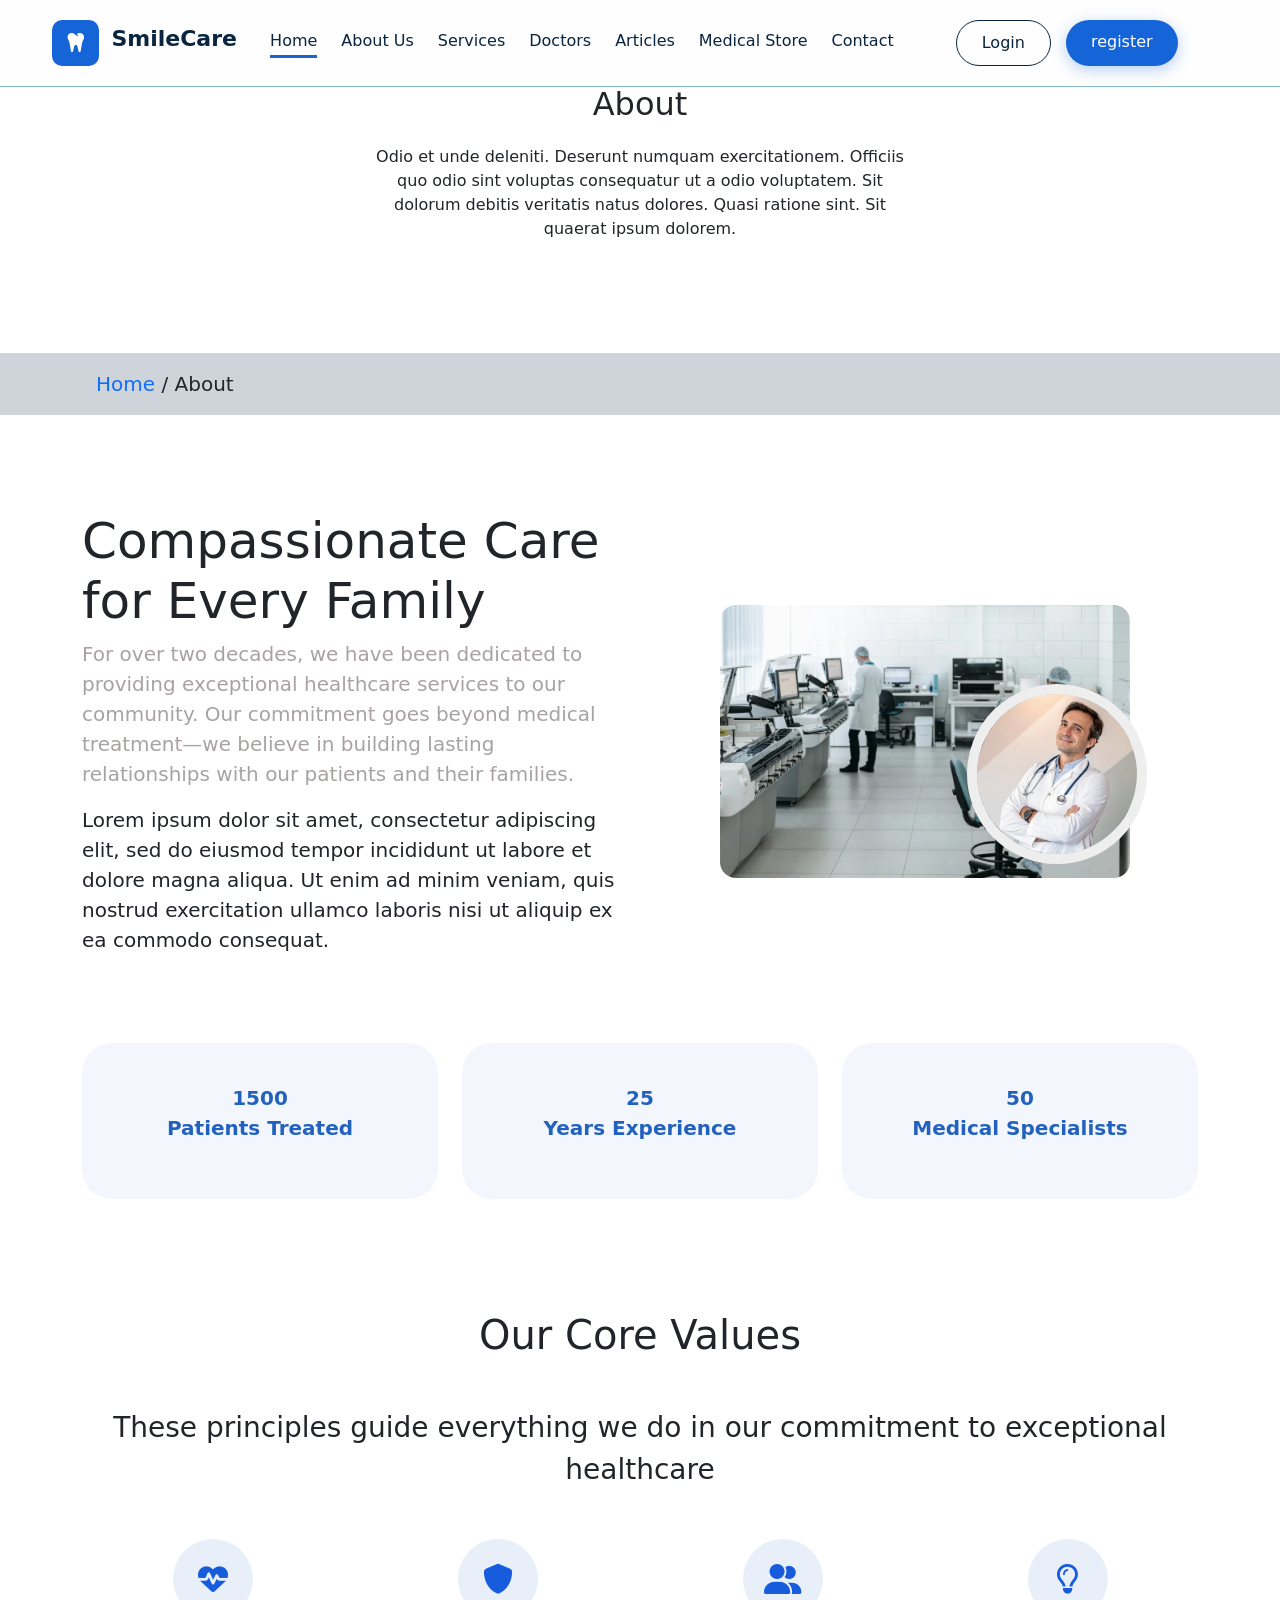
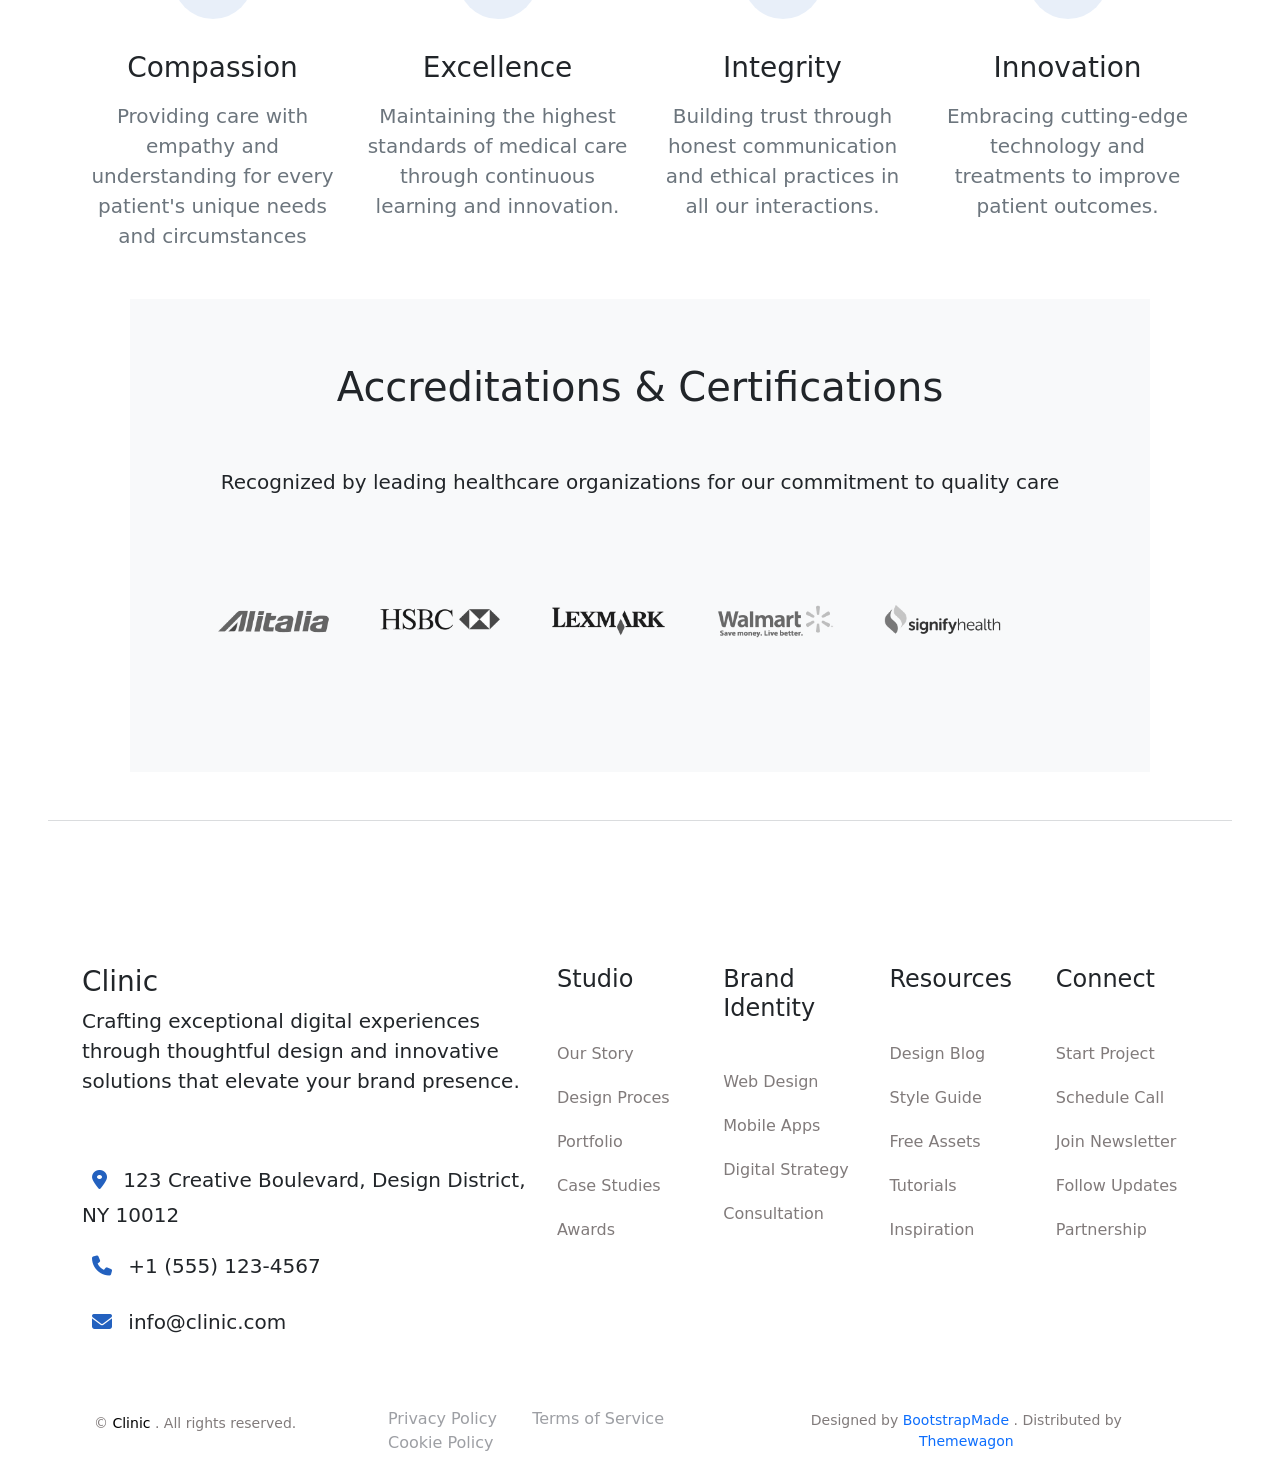
==== aboutPage/about.html @ 22d3abed "first commit" ====
<!DOCTYPE html>
<html lang="en">
<head>
    <meta charset="UTF-8">
    <meta name="viewport" content="width=device-width, initial-scale=1.0">
    <title>Smile Care</title>
    <link rel="stylesheet" href="css/style.css">
    <link rel="stylesheet" href="css/bootstrap.min.css">
    <link rel="stylesheet" href="css/all.min.css">
    <link rel="stylesheet" href="css/normalize.css">
    <link rel="stylesheet" href="css/media.css">
</head>
<body>
    <!-- about section -->

    <!-- nav section -->

     <div class="header">
        <div class="logo">
            <span class="logo-icon"><i class="fa-solid fa-tooth"></i></span>
            <h2>SmileCare</h2>
        </div>
        <!-- Responsive  -->
  <input type="checkbox" id="menu-toggle" class="menu-checkbox" hidden>
  <label for="menu-toggle" class="menu-toggle-label">
    <span></span>
    <span></span>
    <span></span>
  </label>
   <!-- ****** -->
        <nav class="navbar">
            <a href="../HomePage/home.html" target="_blank" class="active">Home</a>
            <a href="../aboutPage/about.html" target="_blank">About Us</a>
            <a href="../servicePage/services.html" target="_blank">Services</a>
            <a href="../doctorPage/doctors.html" target="_blank">Doctors</a>
            <a href="../articlePage/article.html" target="_blank">Articles</a>
            <a href="../ecommercePage/ecommerce.html" target="_blank">Medical Store</a>
            <a href="../contactPage/contactUs.html" target="_blank">Contact</a>
        </nav>
        <div class="header-btns">
            <a href="../aboutPage/login.html" class="btn-login">Login</a>
            <a href="#" class="btn-register">register</a>
        </div>
    </div>
    <!-- anounce -->

    <div class="container align-items-center text-center my-3 w-50 p-5 ">

        <h1>About</h1>
        <p>Odio et unde deleniti. Deserunt numquam exercitationem.
             Officiis quo odio sint voluptas consequatur ut a odio voluptatem.
             Sit dolorum debitis veritatis natus dolores. Quasi ratione sint.
              Sit quaerat ipsum dolorem.
        </p>
    </div>

    <!-- bread crumbs section -->

    <div class="bg-dark-subtle w-100 fs-5 fw-normal px-5 py-3 my-5">
        <a href="../HomePage/home.html" class="text-decoration-none ms-5 ">Home </a>
        <span>/ About</span>
    </div>

    <!-- famliy care section -->

    <div class="container py-5">

    <div id="about" class="row align-items-center gy-5">

        <!-- Text -->
        <div id="text" class="col-lg-6">
            <h3>Compassionate Care for Every Family</h3>

            <p>
                For over two decades, we have been dedicated to providing
                exceptional healthcare services to our community. Our commitment
                goes beyond medical treatment—we believe in building lasting
                relationships with our patients and their families.
            </p>

            <p>
                Lorem ipsum dolor sit amet, consectetur adipiscing elit, sed do
                eiusmod tempor incididunt ut labore et dolore magna aliqua. Ut
                enim ad minim veniam, quis nostrud exercitation ullamco laboris
                nisi ut aliquip ex ea commodo consequat.
            </p>
        </div>

        <!-- Images -->
        <div class="col-lg-6 position-relative text-center">

            <img src="photo/facilities-6.webp" alt="" class="img-fluid rounded-4 w-75">

            <img src="photo/staff-8.webp" alt="" id="imageTwo" class="rounded-circle position-absolute">
        </div>

    </div>

    <!-- Stats -->
    <div class="row g-4 mt-5">

        <div class="col-md-4">
            <div class="statItem text-center">
                <span>1500</span>
                <p>Patients Treated</p>
            </div>
        </div>

        <div class="col-md-4">
            <div class="statItem text-center">
                <span>25</span>
                <p>Years Experience</p>
            </div>
        </div>

        <div class="col-md-4">
            <div class="statItem text-center">
                <span>50</span>
                <p>Medical Specialists</p>
            </div>
        </div>

    </div>

</div>

    <!-- core value -->
     
    <div class="container my-5">
        <div class="row text-center">
            <h3 class="fw-lighter fs-1 my-3 mb-5">Our Core Values</h3>
            <p class="fs-3 fw-light mb-5">These principles guide everything we do in our commitment to exceptional healthcare</p>
            
            <div class="value-item col-md-3 ">
                <div class="icon">
                    <i class="fa-solid fa-heart-pulse te"></i>
                </div>
                <h4 class="fs-3 fw-light p-2">Compassion</h4>
                <span class="fs-5 text-secondary ">Providing care with empathy and understanding for
                    every patient's unique needs and circumstances
                </span>
            </div>


            <div class="value-item col-md-3 ">
                <div class="icon">
                    <i class="fa-solid fa-shield"></i>
                </div>
                <h4 class="fs-3 fw-light p-2">Excellence</h4>
                <span class="fs-5 text-secondary ">
                    Maintaining the highest standards
                    of medical care through continuous learning and innovation.
                </span>
            </div>


            <div class="value-item col-md-3">
                <div class="icon">
                    <i class="fa-solid fa-user-group"></i>                
                </div>
                <h4 class="fs-3 fw-light p-2">Integrity</h4>
                <span class="fs-5 text-secondary ">
                    Building trust through honest communication
                     and ethical practices in all our interactions.
                </span>
            </div>


            <div class="value-item col-md-3 ">
                <div class="icon">
                    <i class="fa-regular fa-lightbulb"></i>
                </div>
                <h4 class="fs-3 fw-light p-2">Innovation</h4>
                <span class="fs-5 text-secondary ">
                    Embracing cutting-edge technology and 
                    treatments to improve patient outcomes.
                </span>
            </div>
        </div>
    </div>


    <!-- accriditations & certifications section -->

    <div class="container ">
        <div class="row text-center align-content-center m-5 bg-body-tertiary p-5">
            <h3 class="fw-light fs-1 p-3 pb-5">Accreditations & Certifications</h3>
            <p class="pb-5 fs-5 fw-light">Recognized by leading healthcare organizations for our commitment to quality care</p>
            <div class="imgs align-items-center d-flex w-75 mb-5">
                <div class="image-item col-md-3">
                    <img src="photo/clients-1.webp" class="w-100" alt="#">
                </div>
                <div class="image-item col-md-3">
                    <img src="photo/clients-2.webp" class="w-100" alt="#">
                </div>
                <div class="image-item col-md-3">
                    <img src="photo/clients-3.webp" class="w-100" alt="#">
                </div>
                <div class="image-item col-md-3">
                    <img src="photo/clients-4.webp" class="w-100" alt="#">
                </div>
                <div class="image-item col-md-3">
                    <img src="photo/clients-5.webp" class="w-100" alt="#">
                </div>
            </div>
        </div>
    </div>

    <hr class="p-5 m-5  text-secondary">

    <!-- footer section -->

    <div class="container">
        <div class="row">
            <div class="col-lg-5">
                <h4 class="fw-light fs-3">Clinic</h4>
                <p class="fs-5 fw-light">
                    Crafting exceptional digital experiences 
                    through thoughtful design and innovative solutions that elevate 
                    your brand presence.
                </p>
                <div class="icons my-5 ">
                    <div class="fs-5 fw-light pt-3"> <i class="fa-solid fa-location-dot "></i> 123 Creative Boulevard, Design District, NY 10012</div>
                    <div class="fs-5 fw-light pt-3"><i class="fa-solid fa-phone "></i> +1 (555) 123-4567</div>
                    <div class="fs-5 fw-light pt-3"><i class="fa-solid fa-envelope "></i> info@clinic.com</div>

                </div>
            </div>
            <div class="col-lg-7 ">
                <div class="footer-nav-wrapper">
                    <div class="row">
                        
                        
                        <div class="col-6 col-lg-3">
                            <div class="nav-column">
                                <h5 class="fw-light fs-4">Studio</h5>
                                <ul class="list-unstyled">
                                    <li><a href="#">Our Story</a></li>
                                    <li><a href="#">Design Proces</a></li>
                                    <li><a href="#">Portfolio</a></li>
                                    <li><a href="#">Case Studies</a></li>
                                    <li><a href="#">Awards</a></li>
                                </ul>

                            </div>
                        </div>

                        
                        <div class="col-6 col-lg-3">
                            <div class="nav-column">
                                <h5 class="fw-light fs-4">Brand Identity</h5>
                                <ul class="list-unstyled">
                                    <li><a href="#">Web Design</a></li>
                                    <li><a href="#">Mobile Apps</a></li>
                                    <li><a href="#">Digital Strategy</a></li>
                                    <li><a href="#">Consultation</a></li>
                                </ul>

                            </div>
                        </div>

                        
                        <div class="col-6 col-lg-3">
                            <div class="nav-column">
                                <h5 class="fw-light fs-4">Resources</h5>
                                <ul class="list-unstyled">
                                    <li><a href="#">Design Blog</a></li>
                                    <li><a href="#">Style Guide</a></li>
                                    <li><a href="#">Free Assets</a></li>
                                    <li><a href="#">Tutorials</a></li>
                                    <li><a href="#">Inspiration</a></li>
                                </ul>

                            </div>
                        </div>

                        
                        <div class="colms col-6 col-lg-3">
                            <div class="nav-column">
                                <h5 class="fw-light fs-4">Connect</h5>
                                <ul class="list-unstyled">
                                    <li><a href="#">Start Project</a></li>
                                    <li><a href="#">Schedule Call</a></li>
                                    <li><a href="#">Join Newsletter</a></li>
                                    <li><a href="#">Follow Updates</a></li>
                                    <li><a href="#">Partnership</a></li>
                                </ul>

                            </div>
                        </div>
                    </div>
                </div>

            </div>
        </div>
        <div class="footer-bottom">
            <div class="container">
                <div class="bottom-content">
                    <div class="row align-items-center ">
                        <div class="col-lg-3">
                            <div class="copyright">
                                <p>©
                                    <span class="site-name">Clinic</span>
                                    . All rights reserved.
                                </p>
                            </div>
                        </div>
                        <div id="links" class="col-lg-9 d-flex justify-content-evenly align-items-center">
                            <div class="legal-links">
                                <a href="#">Privacy Policy</a>
                                <a href="#">Terms of Service</a>
                                <a href="#">Cookie Policy</a>
                            </div>
                            <div class="credets mx-5">
                                Designed by 
                                <a href="https://bootstrapmade.com/" target="_blank">BootstrapMade</a>

                                . Distributed by 
                                <a href="https://themewagon.com/" target="_blank">Themewagon</a>
                            </div>
                        </div>
                    </div>
                </div>
            </div>
        </div>
    </div>


    <script src="js/bootstrap.bundle.min.js"></script>
</body>
</html>
---- aboutPage/css/style.css ----
*{
    box-sizing: border-box;
    padding: 0;
    margin: 0;
}

:root{
    --accent-color:#2361bf;
}

.header {
    display: flex;
    justify-content: space-between;
    align-items: center;
    padding: 20px 8%;
    background-color: #FEFEFE;
    position: fixed;
    top: 0;
    left: 0;
    width: 100%;
    z-index: 1000;
    border-bottom: 1px solid #81BCCE;
}

.logo {
    display: flex;
    align-items: center;
    gap: 12px;
    margin-right: auto;
    margin-left: -20px;
}

.logo-icon {
    background-color: #1565D8;
    color: #ffffff;
    padding: 12px 14px; 
    border-radius: 10px; 
    font-size: 22px; 
    display: flex;
    align-items: center;
    justify-content: center;
    margin-left: -30px;
}
.logo h2 {
    font-size: 22px;
    font-weight: 700;
    color: #0A2540;
}

.navbar {
    display: flex;
    align-items: center;
    margin-left: auto;
}

.navbar a {
    text-decoration: none;
    color: #0A2540;
    margin: 0 12px;
    font-weight: 500;
    position: relative;
    padding-bottom: 5px;
}

.navbar a.active::after, .navbar a:hover::after {
    content: '';
    position: absolute;
    bottom: 0;
    left: 0;
    width: 100%;
    height: 3px;
    background-color: #1565D8;
}

.header-btns {
    display: flex;
    gap: 15px;
    margin-left: 50px;
}

.btn-login {
    text-decoration: none;
    color: #0A2540;
    padding: 10px 25px;
    border: 1px solid #0A2540;
    border-radius: 25px;
}

.btn-register {
    text-decoration: none;
    color: #ffffff;
    background-color: #1565D8;
    padding: 10px 25px;
    border-radius: 25px;
    box-shadow: 0 4px 15px rgba(21, 101, 216, 0.3);
    border: none;
}

.btn-register:hover {
    background-color: #0b4fa8;
    transform: translateY(-2px);
    box-shadow: 0 6px 20px rgba(21, 101, 216, 0.4);
}

.btn-login:hover {
    background-color: #0A2540;
    color: #ffffff;
    transform: translateY(-2px);
}

#about #imageTwo{
    width:180px;
    height:180px;
    object-fit:cover;
    bottom:5%;
    right:11%;
    border:10px solid #eee;
}

#about #text h3{
    font-size:50px;
    font-weight:300;
}

#about #text p{
    font-size:20px;
}

#about #text p:first-of-type{
    color:#9b9595df;
}

.stat-number{
    width:100%;
    margin:20px 0;
    padding:20px 0;
}

.statItem{
    background:#F3F7FD;
    padding:40px;
    border-radius:30px;
    transition:transform .5s cubic-bezier(0.22,1,0.36,1);
    color:var(--accent-color);
    font-weight:600;
    font-size:20px;
}

.stat-number .statItem span{
    display:block;
    color:#2C8DE9;
    font-size:xxx-large;
}

.stat-number .statItem p{
    width:100%;
}

.statItem:hover{
    transform:translateY(-15px);
}

.container .icon{
    width:80px;
    height:80px;
    border-radius:50%;
    background:color-mix(in srgb, var(--accent-color), transparent 90%);
    display:flex;
    align-items:center;
    justify-content:center;
    margin:0 auto 1.5rem;
    transition:all .3s ease;
    font-size:30px;
    color:#175cdd;
}

.value-item{
    transition:transform .5s cubic-bezier(0.22,1,0.36,1);
}

.value-item:hover{
    transform:translateY(-15px);
}

.value-item:hover .icon{
    background:#175cdd;
    color:#eee;
}

.imgs .image-item{
    filter:grayscale(100%);
    transition:all .5s cubic-bezier(0.22,1,0.36,1);
    padding:20px;
    font-size:50px;
}

.imgs .image-item:hover{
    filter:grayscale(0%);
    transform:translateY(-10px);
    background-color:#eee;
    border-radius:15px;
}

.icons i{
    color:var(--accent-color);
    margin:10px;
}

.nav-column ul{
    padding-top:30px;
}

.nav-column ul li{
    padding:10px 0;
}

.nav-column ul li a{
    display:inline-block;
    color:#817b7b;
    text-decoration:none;
    transition:all .5s cubic-bezier(0.22,1,0.36,1);
}

.nav-column ul li a:hover{
    color:var(--accent-color);
    transform:translateX(10px);
}

.footer-bottom .bottom-content .copyright{
    color:#817b7b;
    font-size:14px;
}

.bottom-content .copyright .site-name{
    color:#000;
}

#links .legal-links a{
    color:color-mix(in srgb, #3c4049, transparent 50%);
    text-decoration:none;
    transition:all .3s ease;
    padding:0 15px;
}

#links .legal-links a:hover{
    color:var(--accent-color);
}

.credets{
    text-align:center;
    padding:20px 0;
    font-size:14px;
    color:#817b7b;
}

.credets a{
    text-decoration:none;
}
---- aboutPage/css/media.css ----
@media (max-width: 992px) {
  .header {
    display: flex;
    flex-direction: row;
    justify-content: space-between;
    align-items: center;
    position: relative;
    padding: 16px 5%;
    flex-wrap: nowrap;
    row-gap: 0;
  }

  .logo {
    margin-left: 0;
    z-index: 1100;
  }

  .logo-icon {
    margin-left: 0;
  }

  .menu-checkbox {
    display: none;
  }

  .menu-toggle-label {
    display: flex;
    flex-direction: column;
    justify-content: center;
    gap: 5px;
    width: 40px;
    height: 40px;
    cursor: pointer;
    order: 3;
    margin-left: auto;
    position: relative;
    z-index: 1100;
  }

  .menu-toggle-label span {
    display: block;
    width: 26px;
    height: 3px;
    background-color: #0A2540;
    border-radius: 3px;
    transition: transform 0.3s ease, opacity 0.3s ease;
  }

  .navbar {
    position: fixed;
    top: 0;
    right: -100%;
    height: 100vh;
    width: 280px;
    max-width: 80vw;
    background-color: #ffffff;
    display: flex;
    flex-direction: column;
    align-items: flex-start;
    justify-content: flex-start;
    padding: 100px 25px 20px;
    gap: 10px;
    box-shadow: -10px 0 30px rgba(0,0,0,0.1);
    transition: right 0.35s ease;
    z-index: 1050;
    overflow-y: auto;
  }

  .header-btns {
    position: fixed;
    top: auto;
    bottom: 0;
    right: -100%;
    height: auto;
    width: 280px;
    max-width: 80vw;
    background-color: #ffffff;
    padding: 20px 25px 30px;
    gap: 12px;
    display: flex;
    flex-direction: column;
    box-shadow: -10px 0 30px rgba(0,0,0,0.1);
    transition: right 0.35s ease;
    z-index: 1050;
  }

  .menu-checkbox:checked ~ .navbar,
  .menu-checkbox:checked ~ .header-btns {
    right: 0 ;
  }

  .navbar a {
    display: block;
    width: 100%;
    color: #0A2540;
    font-size: 16px;
    font-weight: 500;
    margin: 0;
    padding: 12px 10px;
    border-bottom: 1px solid #EEF3F8;
    text-align: left;
    text-decoration: none;
  }

  .header-btns .btn-login,
  .header-btns .btn-register {
    width: 100%;
    text-align: center;
  }

  .hero-section {
    flex-direction: column;
    padding: 40px 6% 90px;
    text-align: center;
  }

  .hero-content {
    max-width: 100%;
    padding-left: 0;
  }

  .hero-btns {
    justify-content: center;
  }

  .hero-img {
    max-width: 100%;
    width: 100%;
  }

  .hero-main-img {
    height: 340px;
  }

  .about {
    flex-direction: column;
    padding: 80px 6%;
  }

  .about-image,
  .about-content {
    max-width: 100%;
  }

  .services {
    padding: 80px 6%;
  }

  .service-card {
    width: 47%;
  }

  .features-content {
    flex-wrap: wrap;
  }

  .features-card {
    flex-grow: 1;
    flex-shrink: 1;
    flex-basis: 220px;
}

  .doctors-content {
    flex-wrap: wrap;
    justify-content: center;
  }

  .doctors-card {
    width: 45%;
  }

  .gallery-content {
    flex-wrap: wrap;
  }

 .gallery-card {
    flex-grow: 1;
    flex-shrink: 1;
    flex-basis: 300px;
}

#articles-content .single-card {
    flex-grow: 1;
    flex-shrink: 1;
    flex-basis: 45%;
}

  .medical-store {
    flex-wrap: wrap;
    justify-content: center;
    text-align: center;
  }

  .medical-top {
    width: 100%;
    margin-left: 0;
  }

  .products {
    width: 100%;
    justify-content: center;
  }

  .banner,
  .book-banner {
    flex-wrap: wrap;
    justify-content: center;
    text-align: center;
    width: 92%;
    margin-left: auto;
    margin-right: auto;
  }

  .banner-content,
  .book-banner-content {
    max-width: 100%;
    text-align: center;
  }

  .footer {
    padding: 40px 5%;
  }
}


@media (max-width: 768px) {
  .hero-content h1 {
    font-size: 36px;
  }

  .hero-content p {
    font-size: 16px;
  }

  .states {
    flex-wrap: wrap;
    padding: 40px 6%;
    row-gap: 25px;
  }

  .state-item {
    width: 50%;
  }

  .about-content h2 {
    font-size: 28px;
  }

  .service-card {
    width: 100%;
  }

  .features-content {
    flex-direction: column;
  }

  .features-card {
    width: 100%;
  }

  .doctors-content {
    flex-direction: column;
    align-items: center;
  }

  .doctors-card {
    width: 100%;
    max-width: 380px;
  }

  .gallery-content {
    flex-direction: column;
  }

  .gallery-card {
    width: 100%;
    height: 300px;
  }

 #articles-content .single-card {
    flex-grow: 1;
    flex-shrink: 1;
    flex-basis: 100%;
}

  .articles-top-bar {
    flex-direction: column;
    align-items: flex-start;
    gap: 15px;
  }

  .medical-store {
    flex-direction: column;
  }

  .products {
    flex-direction: column;
    width: 100%;
  }

  .product-card {
    width: 100%;
  }

  .banner,
  .book-banner {
    flex-direction: column;
    padding: 30px;
  }

  .banner-btns {
    justify-content: center;
    width: 100%;
  }

  .footer {
    padding: 30px 6%;
    text-align: center;
  }

  .footer-container {
    flex-direction: column;
    text-align: center;
  }

  .footer-side-col {
    flex-direction: column;
    align-items: center;
  }

  .social-footer-icons {
    justify-content: center;
  }

  .footer-links-call p {
    justify-content: center;
  }

  .footer-bottom {
    flex-direction: column;
    gap: 10px;
    text-align: center;
  }

  .footer-last span {
    margin: 0 8px;
  }
}


@media (max-width: 480px) {
  .logo h2 {
    font-size: 18px;
  }

  .logo-icon {
    padding: 9px 11px;
    font-size: 18px;
  }

  .navbar a {
    margin: 4px 6px;
    font-size: 14px;
  }

  .header-btns {
    gap: 8px;
  }

  .btn-login,
  .btn-register {
    padding: 8px 14px;
    font-size: 14px;
  }

  .hero-content h1 {
    font-size: 28px;
  }

  .hero-btns {
    flex-direction: column;
    width: 100%;
  }

  .hero-btns a {
    width: 100%;
    text-align: center;
  }

  .hero-main-img {
    height: 240px;
  }

  .hero-min-card {
    left: 0;
    bottom: 15px;
    width: 90%;
  }

  .state-item {
    width: 100%;
  }

  .state-item h3 {
    font-size: 32px;
  }

  .about-content h2 {
    font-size: 24px;
  }

  .services-top h2,
  .doctors-top h2,
  .gallery-top h2,
  .articles-top h2 {
    font-size: 26px;
  }

  .doctors-card {
    padding: 80px 20px 30px;
  }

  .card-img {
    left: 20px;
  }

  .btn-book {
    width: 100%;
    text-align: center;
  }
}
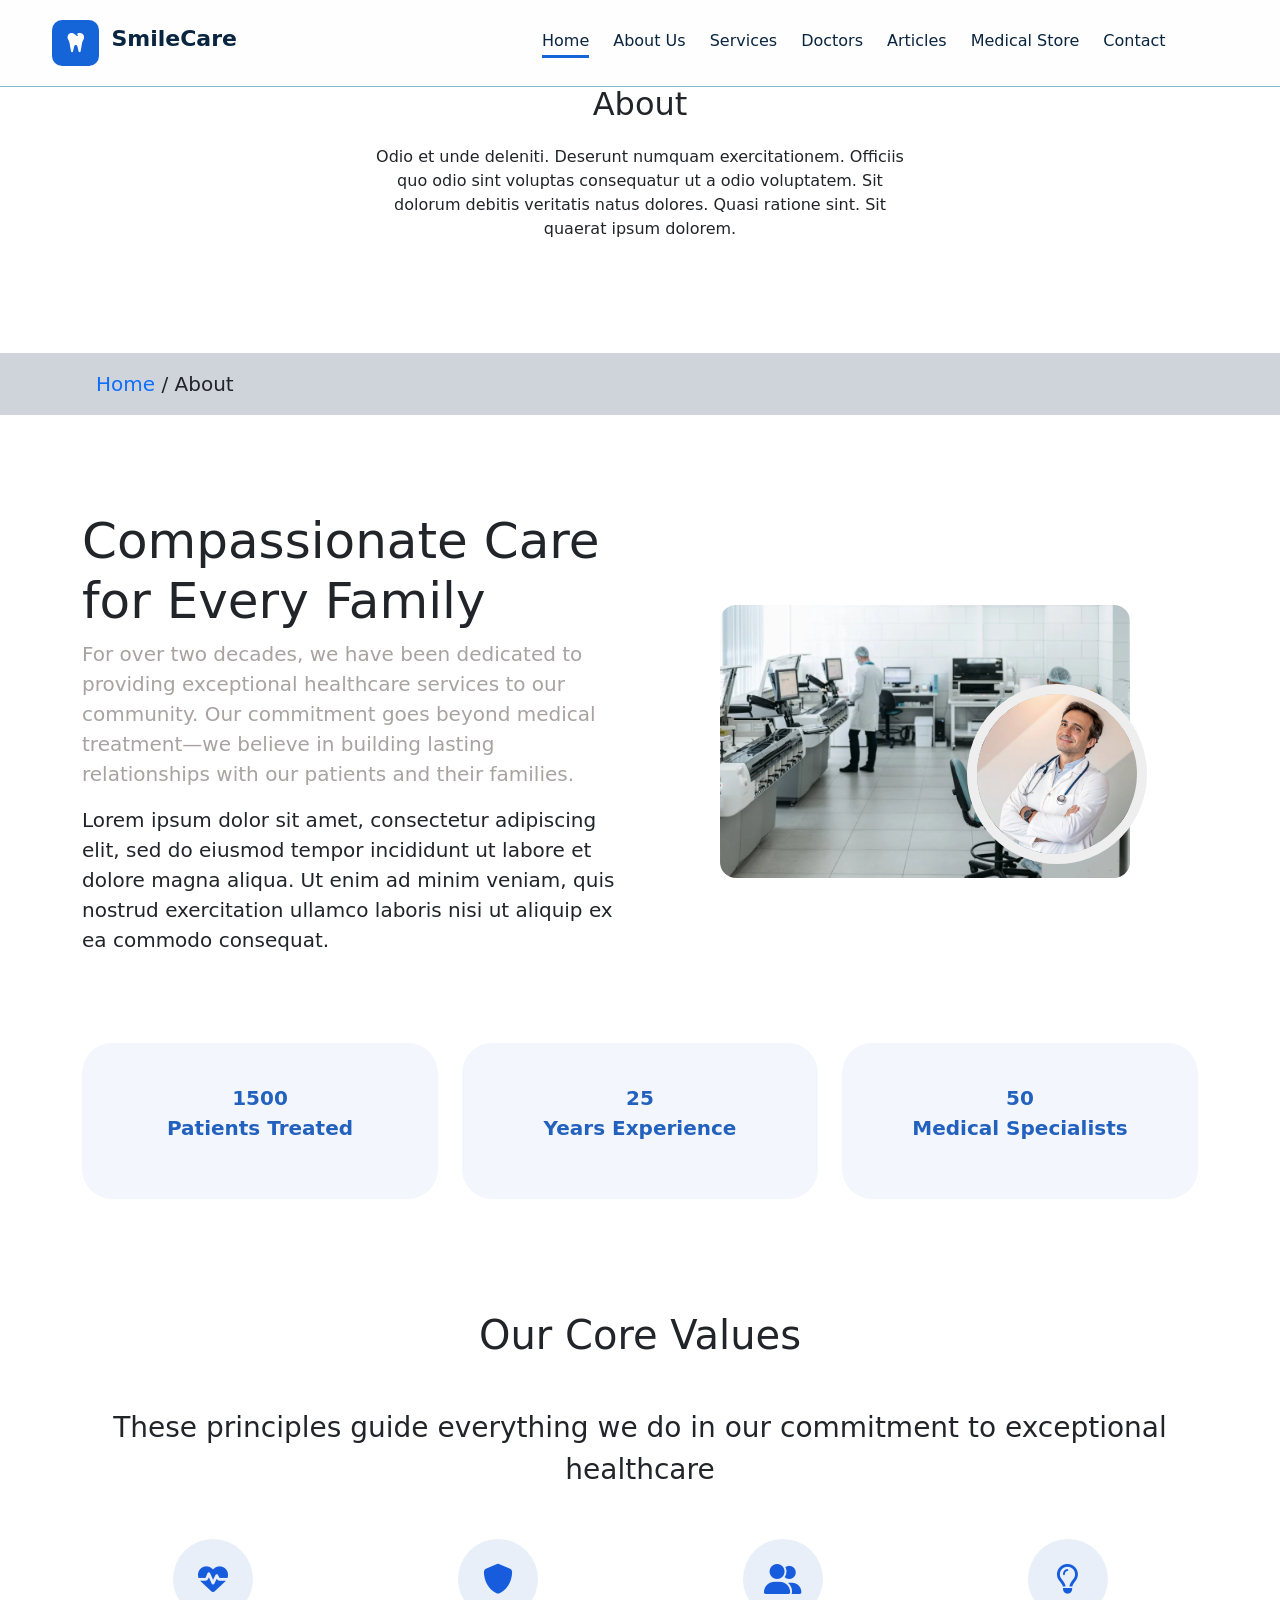
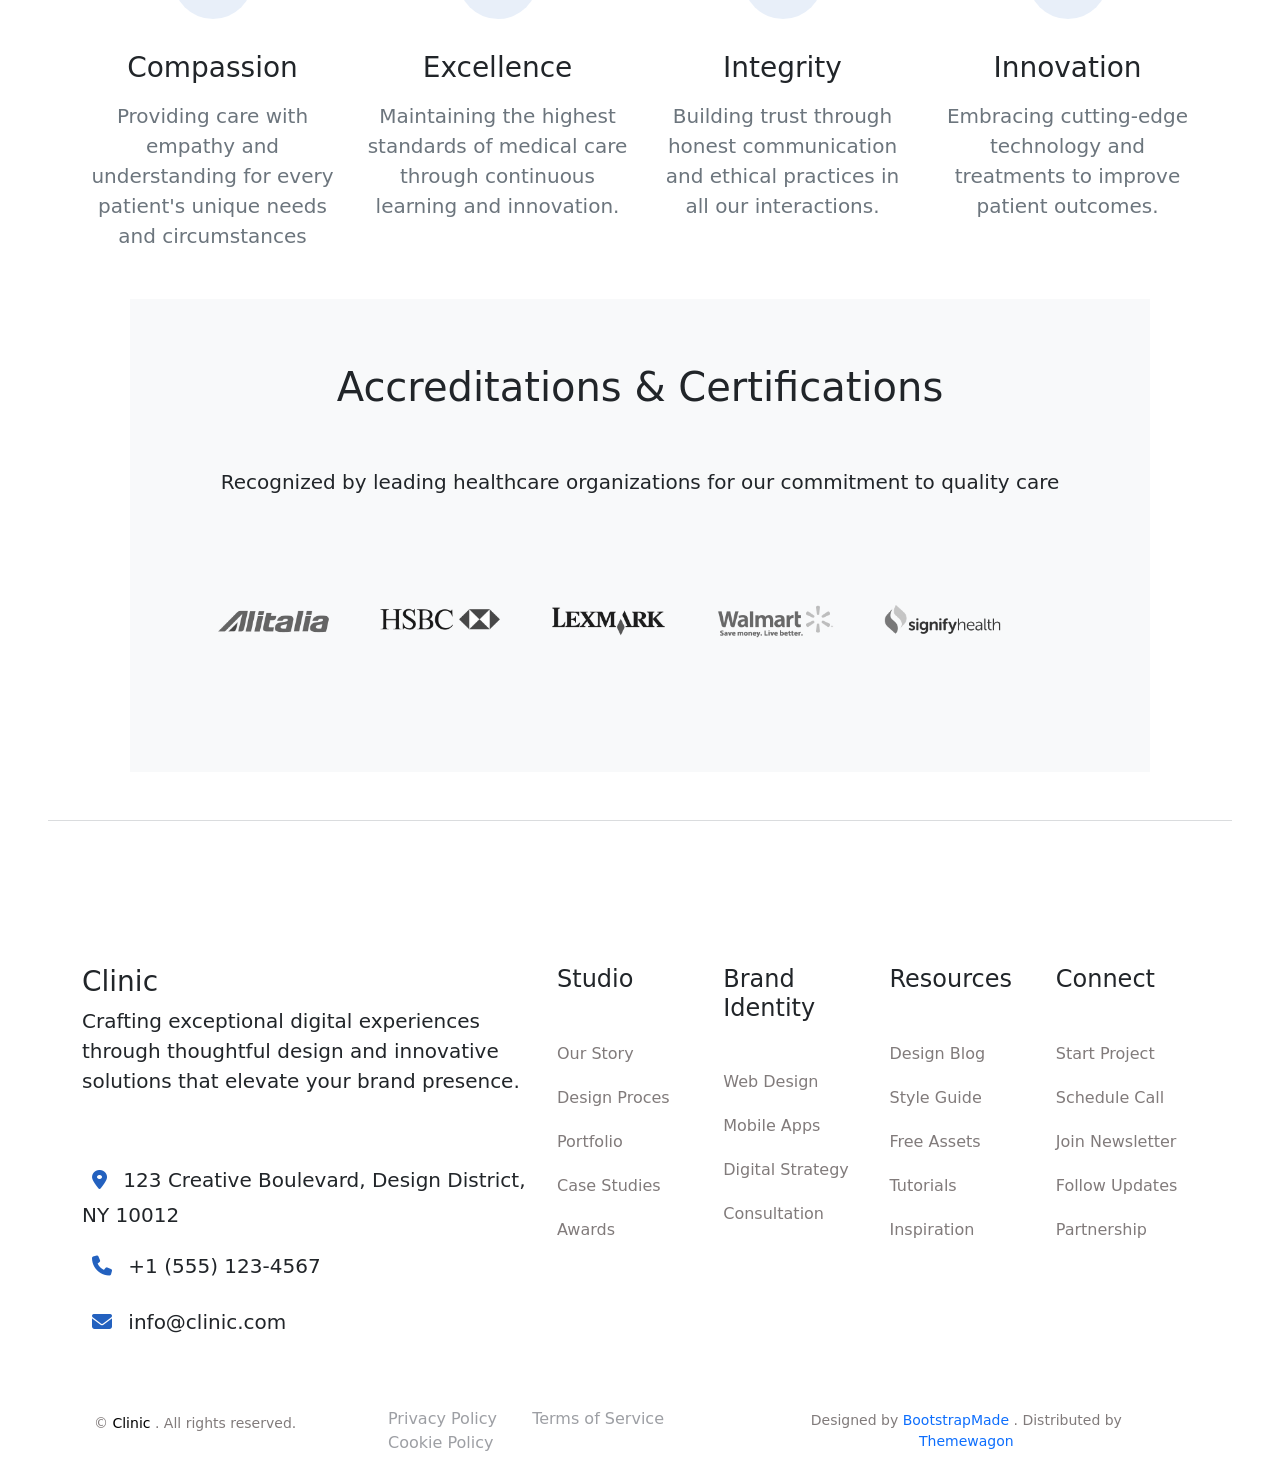
==== commit 848ff63c: "change" ====
--- a/aboutPage/about.html
+++ b/aboutPage/about.html
@@ -37,10 +37,7 @@
             <a href="../ecommercePage/ecommerce.html" target="_blank">Medical Store</a>
             <a href="../contactPage/contactUs.html" target="_blank">Contact</a>
         </nav>
-        <div class="header-btns">
-            <a href="../aboutPage/login.html" class="btn-login">Login</a>
-            <a href="#" class="btn-register">register</a>
-        </div>
+       
     </div>
     <!-- anounce -->
 
